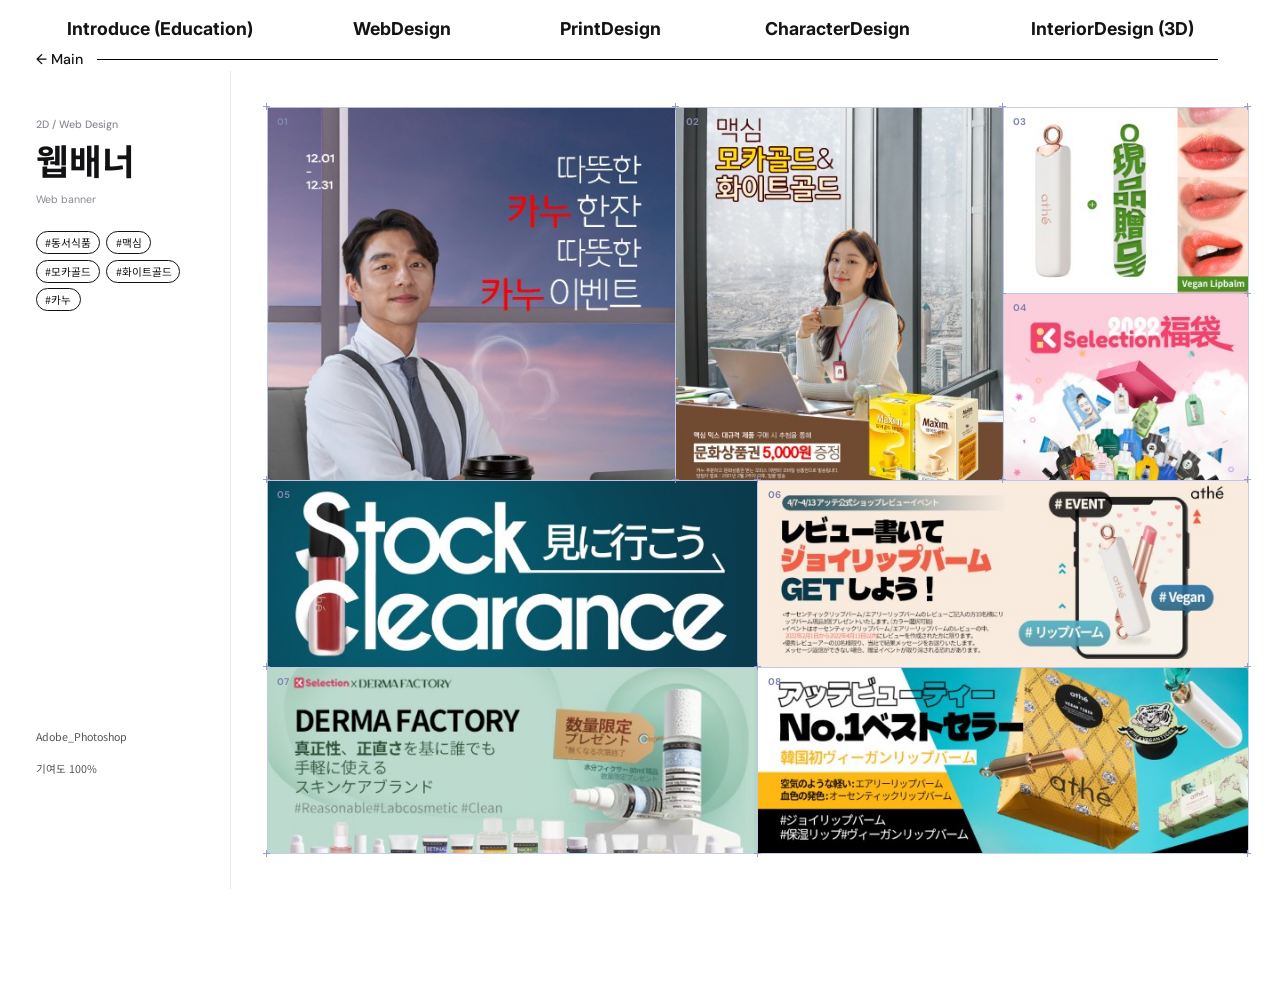
==== banner.html @ aabab438 "Add files via upload" ====
<!DOCTYPE html>
<html lang="ko"><head><meta charset="utf-8"><meta name="viewport" content="width=device-width, initial-scale=1">
<title>웹배너 | 김은혜 포트폴리오</title>
<link rel="preconnect" href="https://fonts.googleapis.com"><link rel="preconnect" href="https://fonts.gstatic.com" crossorigin><link href="https://fonts.googleapis.com/css2?family=DM+Sans:wght@400;500;700&family=Inter:wght@400;700&family=Noto+Sans+KR:wght@400;700&display=swap" rel="stylesheet"><link rel="stylesheet" href="css/style.css"></head>
<body class="subpage"><div class="viewport"><div class="stage" id="stage" style="height:1000px">
<header class="hdr"><div class="hline" style="left:109px;width:1261px"></div><a class="homelink" href="index.html">&larr; Main</a><div class="menu" data-menu="intro" style="left:100px;width:161px"><button type="button" class="mlabel" style="left:-27px;width:215px;text-align:center" aria-expanded="false">Introduce (Education)</button><div class="drop"><span class="conn"></span><i class="dot" style="top:84px"></i><i class="dot" style="top:130px"></i><i class="dot" style="top:176px"></i><a class="sub" href="career.html" style="top:64px"><span>경력</span></a><a class="sub" href="certificate.html" style="top:110px"><span>자격증</span></a><a class="sub" href="lecture.html" style="top:156px"><span>강의</span></a></div></div><div class="menu" data-menu="web" style="left:410px;width:85px"><button type="button" class="mlabel" style="left:-14px;width:113px;text-align:center" aria-expanded="false">WebDesign</button><div class="drop"><span class="conn"></span><i class="dot" style="top:84px"></i><i class="dot" style="top:130px"></i><i class="dot" style="top:176px"></i><a class="sub" href="detail.html" style="top:64px"><span>상세페이지</span></a><a class="sub" href="banner.html" style="top:110px"><span>웹배너</span></a><a class="sub" href="homepage.html" style="top:156px"><span>홈페이지</span></a></div></div><div class="menu" data-menu="print" style="left:644px;width:87px"><button type="button" class="mlabel" style="left:-15px;width:116px;text-align:center" aria-expanded="false">PrintDesign</button><div class="drop"><span class="conn"></span><i class="dot" style="top:84px"></i><i class="dot" style="top:130px"></i><i class="dot" style="top:176px"></i><a class="sub" href="package.html" style="top:64px"><span>패키지</span></a><a class="sub" href="promo.html" style="top:110px"><span>홍보물</span></a><a class="sub" href="exhibition.html" style="top:156px"><span>전시</span></a></div></div><div class="menu" data-menu="char" style="left:880px;width:125px"><button type="button" class="mlabel" style="left:-21px;width:167px;text-align:center" aria-expanded="false">CharacterDesign</button><div class="drop"><span class="conn"></span><i class="dot" style="top:84px"></i><i class="dot" style="top:130px"></i><i class="dot" style="top:176px"></i><a class="sub" href="character.html" style="top:64px"><span>일러스트</span></a><a class="sub" href="character.html" style="top:110px"><span>로고</span></a><a class="sub" href="character.html" style="top:156px"><span>이모티콘</span></a></div></div><div class="menu" data-menu="interior" style="left:1160px;width:208px"><button type="button" class="mlabel" style="left:0px;width:189px;text-align:left" aria-expanded="false">InteriorDesign (3D)</button><div class="drop"><span class="conn"></span><i class="dot" style="top:84px"></i><i class="dot" style="top:130px"></i><i class="dot" style="top:176px"></i><a class="sub" href="interior.html" style="top:64px"><span>인테리어</span></a><a class="sub" href="modeling.html" style="top:110px"><span>모델링</span></a><a class="sub" href="exhibition.html" style="top:156px"><span>전시</span></a></div></div></header>
<aside class="sidebar" style="--hover:#e5e8f7;height:920px"><div class="stag">2D / Web Design</div><h1 class="stitle">웹배너</h1><div class="ssub">Web banner</div><div class="chips"><span class="chip" style="left:0px;top:0px;width:73px">#동서식품</span><span class="chip" style="left:79px;top:0px;width:51px">#맥심</span><span class="chip" style="left:0px;top:32px;width:73px">#모카골드</span><span class="chip" style="left:79px;top:32px;width:84px">#화이트골드</span><span class="chip" style="left:0px;top:64px;width:51px">#카누</span></div><div class="tool" style="top:740px">Adobe_Photoshop

기여도 100%</div></aside><div class="sdiv" style="height:920px"></div>
<img class="cell" src="images/cell_111-278.jpg" alt="" style="left:300px;top:120px;width:460px;height:420px"><img class="cell" src="images/cell_111-279.jpg" alt="" style="left:760px;top:120px;width:368px;height:420px"><img class="cell" src="images/cell_111-280.jpg" alt="" style="left:1128px;top:120px;width:276px;height:210px"><img class="cell" src="images/cell_111-281.jpg" alt="" style="left:1128px;top:330px;width:276px;height:210px"><img class="cell" src="images/cell_111-282.jpg" alt="" style="left:300px;top:540px;width:552px;height:210px"><img class="cell" src="images/cell_111-283.jpg" alt="" style="left:852px;top:540px;width:552px;height:210px"><img class="cell" src="images/cell_111-284.jpg" alt="" style="left:300px;top:750px;width:552px;height:210px"><img class="cell" src="images/cell_111-285.jpg" alt="" style="left:852px;top:750px;width:552px;height:210px"><svg class="grid" style="left:296px;top:116px" width="1112" height="848" shape-rendering="crispEdges"><g fill="none" stroke="#c2c7e3"><rect x="4.5" y="4.5" width="460" height="420"/><rect x="464.5" y="4.5" width="368" height="420"/><rect x="832.5" y="4.5" width="276" height="210"/><rect x="832.5" y="214.5" width="276" height="210"/><rect x="4.5" y="424.5" width="552" height="210"/><rect x="556.5" y="424.5" width="552" height="210"/><rect x="4.5" y="634.5" width="552" height="210"/><rect x="556.5" y="634.5" width="552" height="210"/></g><g fill="none" stroke="#8f96c7"><path d="M0 4h8M4 0v8"/><path d="M0 424h8M4 420v8"/><path d="M0 634h8M4 630v8"/><path d="M0 844h8M4 840v8"/><path d="M460 4h8M464 0v8"/><path d="M460 424h8M464 420v8"/><path d="M552 424h8M556 420v8"/><path d="M552 634h8M556 630v8"/><path d="M552 844h8M556 840v8"/><path d="M828 4h8M832 0v8"/><path d="M828 214h8M832 210v8"/><path d="M828 424h8M832 420v8"/><path d="M1104 4h8M1108 0v8"/><path d="M1104 214h8M1108 210v8"/><path d="M1104 424h8M1108 420v8"/><path d="M1104 634h8M1108 630v8"/><path d="M1104 844h8M1108 840v8"/></g></svg><span class="cno" style="left:312px;top:130px;color:#8087b2">01</span><span class="cno" style="left:772px;top:130px;color:#8087b2">02</span><span class="cno" style="left:1140px;top:130px;color:#8087b2">03</span><span class="cno" style="left:1140px;top:340px;color:#8087b2">04</span><span class="cno" style="left:312px;top:550px;color:#8087b2">05</span><span class="cno" style="left:864px;top:550px;color:#8087b2">06</span><span class="cno" style="left:312px;top:760px;color:#8087b2">07</span><span class="cno" style="left:864px;top:760px;color:#8087b2">08</span>
</div></div><script src="js/main.js"></script></body></html>
---- css/style.css ----
*{box-sizing:border-box;margin:0;padding:0}
html,body{background:#fff}
body{font-family:'Noto Sans KR','Inter',sans-serif;color:#121214;-webkit-font-smoothing:antialiased}
.viewport{width:100%;overflow-x:clip}
.stage{position:relative;width:1440px;margin:0 auto;background:#fff}
a{color:inherit;text-decoration:none}
button{font:inherit;background:none;border:0;color:inherit;cursor:pointer}

/* 상단 헤더 (스크롤 시 상단 고정) */
.hdr{position:sticky;top:0;z-index:50;height:67px;width:1440px;background:#fff}
.hdr-main{position:absolute;top:0;left:0;background:transparent}
.hline{position:absolute;top:66px;height:1px;background:#000}
.homelink{position:absolute;left:40px;top:56px;font:500 16px/21px 'DM Sans',sans-serif;color:#121214;z-index:2}
.menu{position:absolute;top:16px;height:34px}
.mlabel{position:absolute;top:0;height:34px;line-height:34px;font:700 20px/34px 'Inter','Noto Sans KR',sans-serif;
  color:#141414;white-space:nowrap}
.drop{display:none;position:absolute;left:0;top:0;width:100%}
.menu.open .drop{display:block}
.conn{position:absolute;left:3px;top:50px;width:1px;height:129px;background:#999}
.dot{position:absolute;left:0;width:6px;height:6px;border-radius:50%;background:#000}
.sub{position:absolute;left:-40px;width:200px;height:46px;background:rgba(255,255,255,.8);display:block}
.sub span{position:absolute;left:58px;top:0;line-height:46px;font:400 16px/46px 'Inter','Noto Sans KR',sans-serif;color:#1a1a1a}
.sub:hover span{font-weight:700}

/* 메인 */
body.main .stage{height:1036px}
.bg{position:absolute;left:0;top:0;width:1440px;height:1036px;display:block}
.hot{position:absolute;cursor:default}
.mtitle{position:absolute;left:304px;top:895px;width:872px;height:70px;overflow:hidden;text-align:center;
  font:700 48px/70px 'Inter',sans-serif;color:#0d0d0d;pointer-events:none}
.mtitle span{display:block;transition:transform .25s ease-out,opacity .25s}
.mtitle span.out{transform:translateY(-70px);opacity:0}
.mtitle span.in{transform:translateY(70px);opacity:0}

/* 서브페이지 */
.sidebar{position:absolute;left:0;top:80px;width:260px;background:#fff}
.sidebar:hover{background:var(--hover)}
.sdiv{position:absolute;left:259px;top:80px;width:1px;background:#e7e7ee}
.stag{position:absolute;left:40px;top:52px;font:500 12px/16px 'DM Sans',sans-serif;color:#8a8a94}
.stitle{position:absolute;left:40px;top:76px;font:700 40px/48px 'Noto Sans KR',sans-serif;color:#121214;white-space:nowrap}
.ssub{position:absolute;left:40px;top:136px;font:400 12px/16px 'DM Sans',sans-serif;color:#8a8a94}
.chips{position:absolute;left:40px;top:180px;width:184px}
.chip{position:absolute;height:26px;border:1px solid #121214;border-radius:999px;padding-left:10px;
  font:400 12px/24px 'Noto Sans KR',sans-serif;color:#121214;white-space:nowrap}
.sidebar:hover .chip{background:#fff}
.tool{position:absolute;left:40px;width:200px;font:400 12px/18px 'Noto Sans KR',sans-serif;color:#54545c;white-space:pre-line}
.cell{position:absolute;object-fit:cover;display:block}
.grid{position:absolute;pointer-events:none}
.cno{position:absolute;font:700 11px/14px 'DM Sans',sans-serif}
.year{position:absolute;font:700 48px/58px 'Noto Sans KR',sans-serif;color:#fff;white-space:nowrap}
.linktext{position:absolute;font:700 16px/19px 'Noto Sans KR',sans-serif;color:#121214;white-space:nowrap}
.tline{position:absolute;left:350px;top:136px;width:0;height:754px;border-left:1.5px solid #bfbfbf}
.cyear{position:absolute;left:300px;width:60px;font:700 18px/24px 'DM Sans',sans-serif;color:#1a1a1a}
.cdesc{position:absolute;left:375px;font:400 16px/24px 'Noto Sans KR',sans-serif;color:#262626;white-space:nowrap}
.tour{position:absolute;display:block;background:#f4f4f4;border:1px solid #d9d9d9;overflow:hidden}
.tour img{position:absolute;left:0;top:0;width:100%;object-fit:cover;display:block}
.tt{position:absolute;left:20px;font:700 18px/22px 'Noto Sans KR',sans-serif;color:#1a1a1a}
.tm{position:absolute;left:20px;font:400 12px/16px 'DM Sans',sans-serif;color:#808080;white-space:nowrap}
.tl{position:absolute;right:20px;font:500 12px/16px 'DM Sans',sans-serif;color:#808080;white-space:nowrap}
.tour:hover .tl{color:#121214}
.gray{position:absolute;background:#f4f4f4}
.notice{position:absolute;display:flex;align-items:center;justify-content:center;font:400 20px/1.4 'Noto Sans KR',sans-serif;color:#737373}
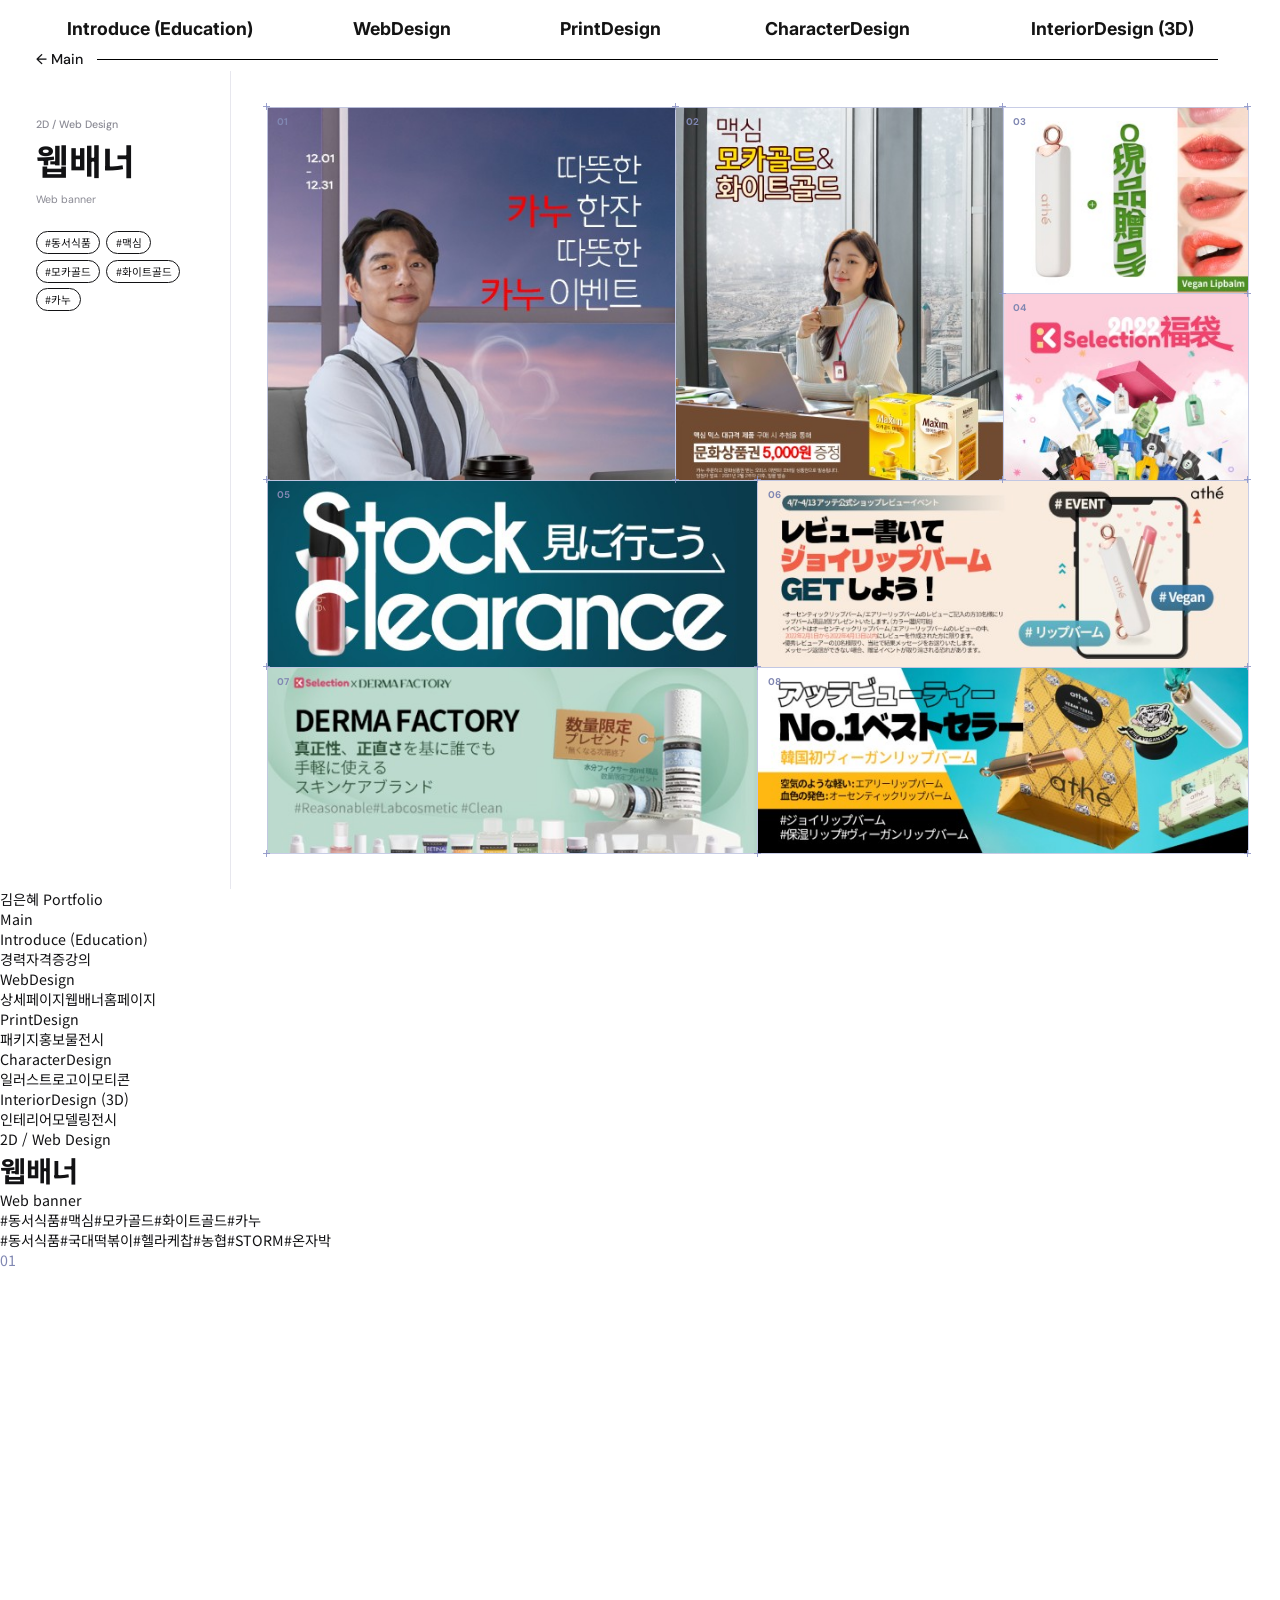
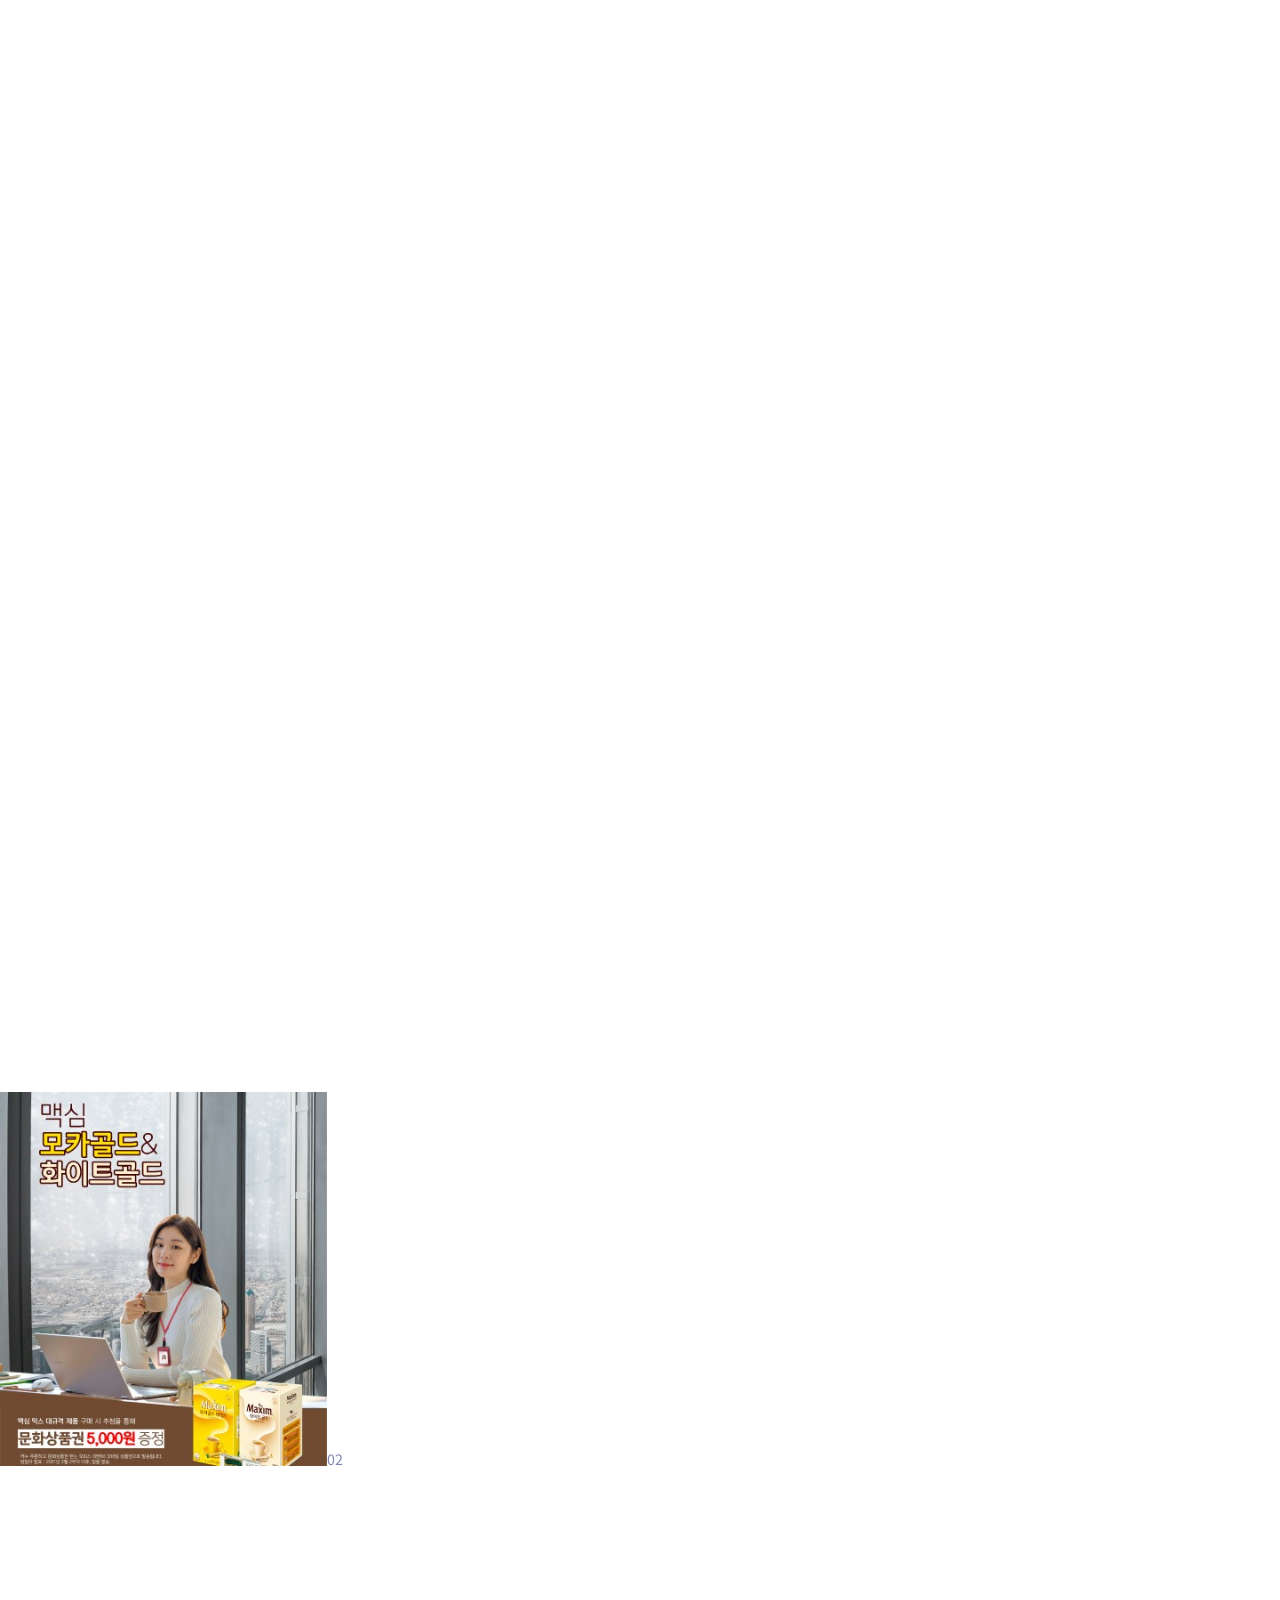
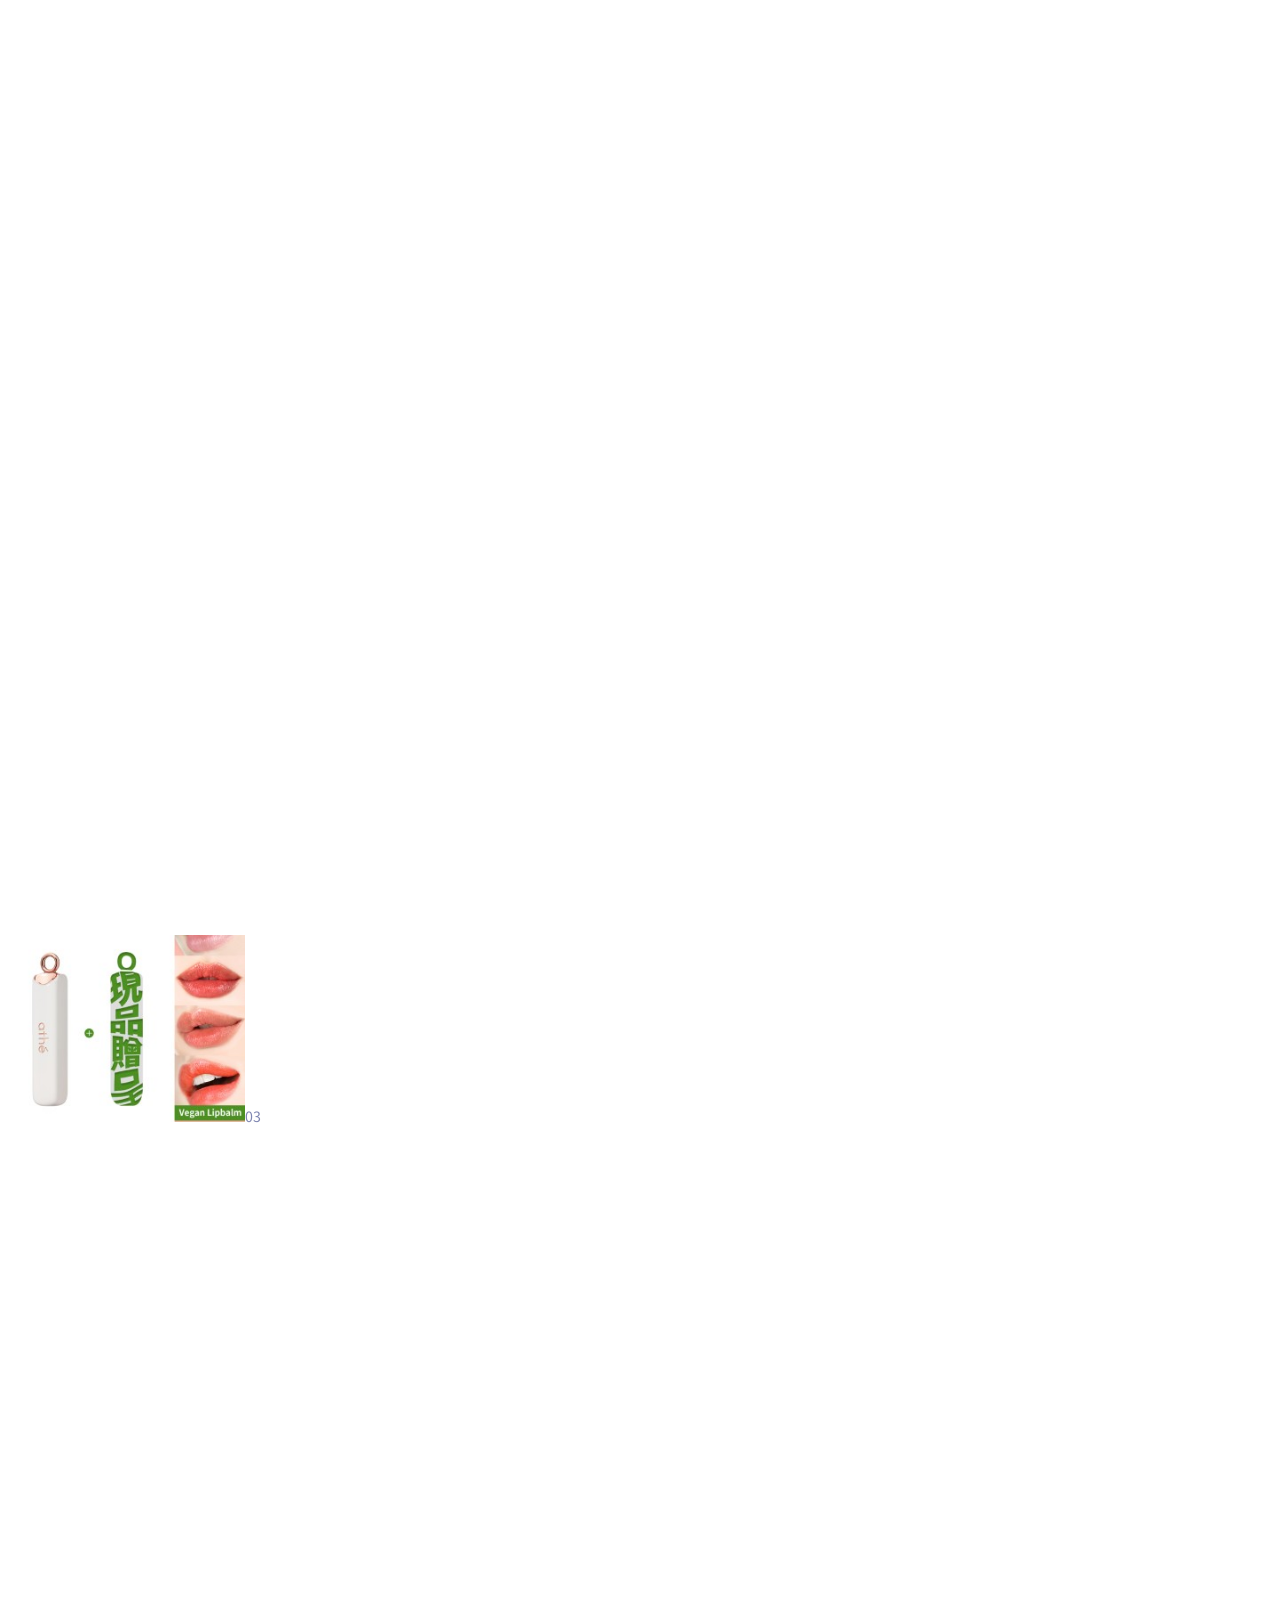
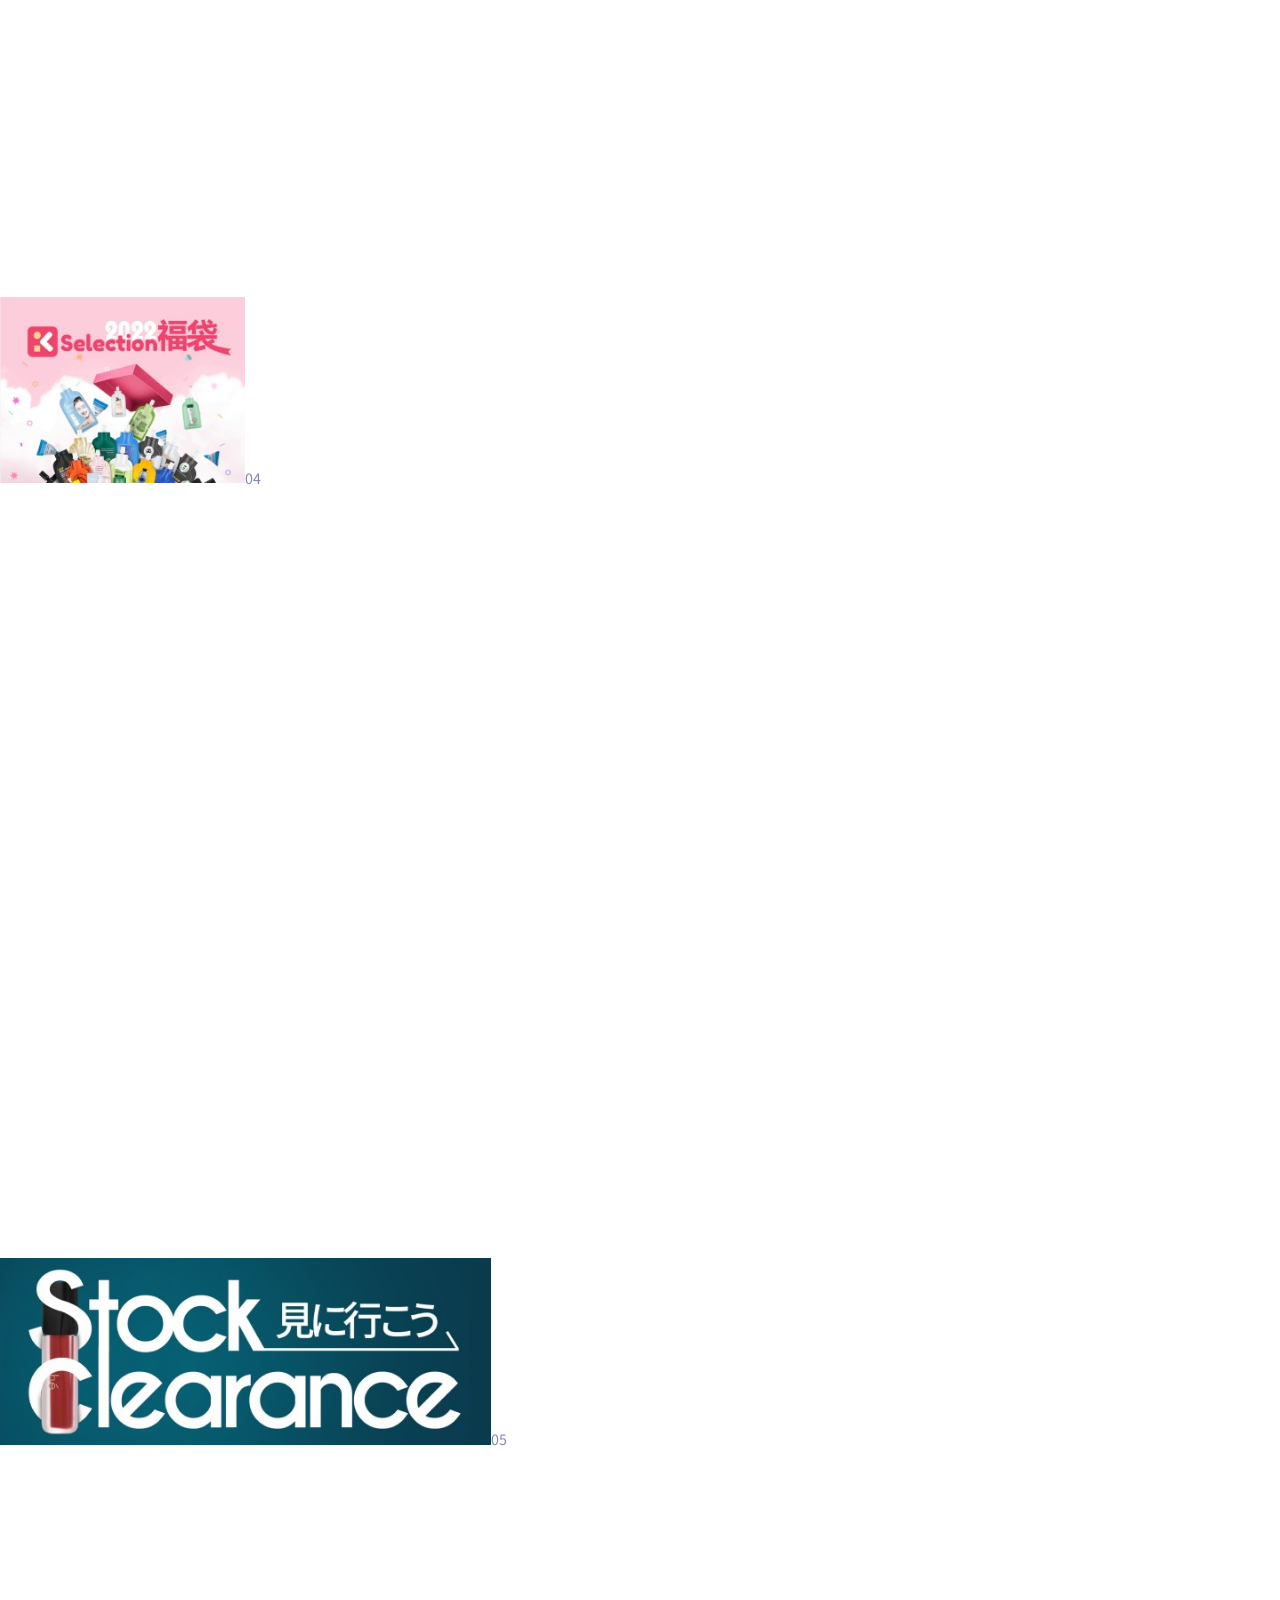
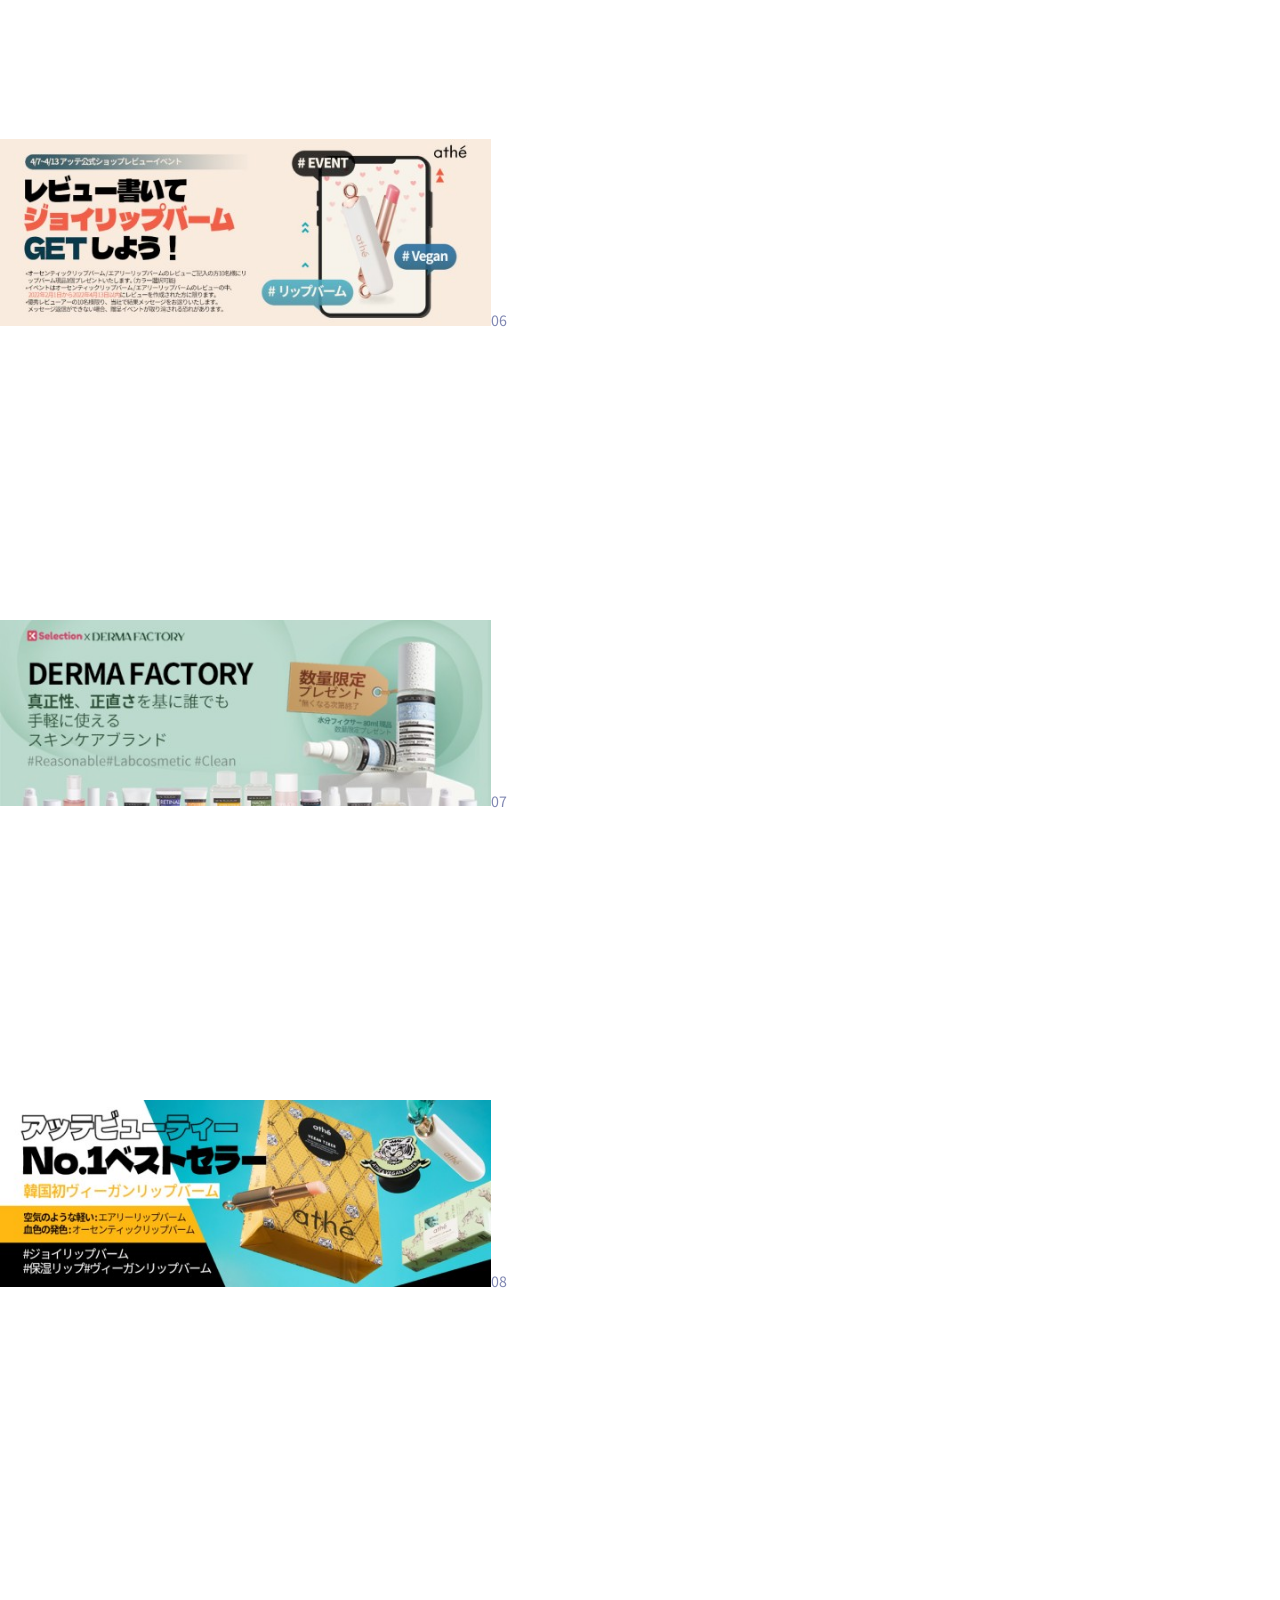
==== commit 6e0eab96: "Add files via upload" ====
--- a/banner.html
+++ b/banner.html
@@ -1,11 +1,10 @@
 <!DOCTYPE html>
 <html lang="ko"><head><meta charset="utf-8"><meta name="viewport" content="width=device-width, initial-scale=1">
 <title>웹배너 | 김은혜 포트폴리오</title>
-<link rel="preconnect" href="https://fonts.googleapis.com"><link rel="preconnect" href="https://fonts.gstatic.com" crossorigin><link href="https://fonts.googleapis.com/css2?family=DM+Sans:wght@400;500;700&family=Inter:wght@400;700&family=Noto+Sans+KR:wght@400;700&display=swap" rel="stylesheet"><link rel="stylesheet" href="css/style.css"></head>
+<link rel="preconnect" href="https://fonts.googleapis.com"><link rel="preconnect" href="https://fonts.gstatic.com" crossorigin><link href="https://fonts.googleapis.com/css2?family=DM+Sans:wght@400;500;700&family=Inter:wght@400;700&family=Noto+Sans+KR:wght@400;700&display=swap" rel="stylesheet"><meta property="og:type" content="website"><meta property="og:site_name" content="김은혜 포트폴리오"><meta property="og:title" content="김은혜 포트폴리오"><meta property="og:description" content="웹디자인, 프린트디자인, 캐릭터디자인, 인테리어디자인 - 디자이너 김은혜의 포트폴리오"><meta property="og:image" content="https://gracekim-designer.github.io/portfolio/images/og_image.jpg"><meta property="og:image:width" content="1200"><meta property="og:image:height" content="630"><meta property="og:url" content="https://gracekim-designer.github.io/portfolio/"><meta name="description" content="웹디자인, 프린트디자인, 캐릭터디자인, 인테리어디자인 - 디자이너 김은혜의 포트폴리오"><meta name="twitter:card" content="summary_large_image"><link rel="stylesheet" href="css/style.css?v=2610j"></head>
 <body class="subpage"><div class="viewport"><div class="stage" id="stage" style="height:1000px">
 <header class="hdr"><div class="hline" style="left:109px;width:1261px"></div><a class="homelink" href="index.html">&larr; Main</a><div class="menu" data-menu="intro" style="left:100px;width:161px"><button type="button" class="mlabel" style="left:-27px;width:215px;text-align:center" aria-expanded="false">Introduce (Education)</button><div class="drop"><span class="conn"></span><i class="dot" style="top:84px"></i><i class="dot" style="top:130px"></i><i class="dot" style="top:176px"></i><a class="sub" href="career.html" style="top:64px"><span>경력</span></a><a class="sub" href="certificate.html" style="top:110px"><span>자격증</span></a><a class="sub" href="lecture.html" style="top:156px"><span>강의</span></a></div></div><div class="menu" data-menu="web" style="left:410px;width:85px"><button type="button" class="mlabel" style="left:-14px;width:113px;text-align:center" aria-expanded="false">WebDesign</button><div class="drop"><span class="conn"></span><i class="dot" style="top:84px"></i><i class="dot" style="top:130px"></i><i class="dot" style="top:176px"></i><a class="sub" href="detail.html" style="top:64px"><span>상세페이지</span></a><a class="sub" href="banner.html" style="top:110px"><span>웹배너</span></a><a class="sub" href="homepage.html" style="top:156px"><span>홈페이지</span></a></div></div><div class="menu" data-menu="print" style="left:644px;width:87px"><button type="button" class="mlabel" style="left:-15px;width:116px;text-align:center" aria-expanded="false">PrintDesign</button><div class="drop"><span class="conn"></span><i class="dot" style="top:84px"></i><i class="dot" style="top:130px"></i><i class="dot" style="top:176px"></i><a class="sub" href="package.html" style="top:64px"><span>패키지</span></a><a class="sub" href="promo.html" style="top:110px"><span>홍보물</span></a><a class="sub" href="exhibition.html" style="top:156px"><span>전시</span></a></div></div><div class="menu" data-menu="char" style="left:880px;width:125px"><button type="button" class="mlabel" style="left:-21px;width:167px;text-align:center" aria-expanded="false">CharacterDesign</button><div class="drop"><span class="conn"></span><i class="dot" style="top:84px"></i><i class="dot" style="top:130px"></i><i class="dot" style="top:176px"></i><a class="sub" href="character.html" style="top:64px"><span>일러스트</span></a><a class="sub" href="character.html" style="top:110px"><span>로고</span></a><a class="sub" href="character.html" style="top:156px"><span>이모티콘</span></a></div></div><div class="menu" data-menu="interior" style="left:1160px;width:208px"><button type="button" class="mlabel" style="left:0px;width:189px;text-align:left" aria-expanded="false">InteriorDesign (3D)</button><div class="drop"><span class="conn"></span><i class="dot" style="top:84px"></i><i class="dot" style="top:130px"></i><i class="dot" style="top:176px"></i><a class="sub" href="interior.html" style="top:64px"><span>인테리어</span></a><a class="sub" href="modeling.html" style="top:110px"><span>모델링</span></a><a class="sub" href="exhibition.html" style="top:156px"><span>전시</span></a></div></div></header>
-<aside class="sidebar" style="--hover:#e5e8f7;height:920px"><div class="stag">2D / Web Design</div><h1 class="stitle">웹배너</h1><div class="ssub">Web banner</div><div class="chips"><span class="chip" style="left:0px;top:0px;width:73px">#동서식품</span><span class="chip" style="left:79px;top:0px;width:51px">#맥심</span><span class="chip" style="left:0px;top:32px;width:73px">#모카골드</span><span class="chip" style="left:79px;top:32px;width:84px">#화이트골드</span><span class="chip" style="left:0px;top:64px;width:51px">#카누</span></div><div class="tool" style="top:740px">Adobe_Photoshop
-
-기여도 100%</div></aside><div class="sdiv" style="height:920px"></div>
+<aside class="sidebar" style="--hover:#e5e8f7;height:920px"><div class="stag">2D / Web Design</div><h1 class="stitle">웹배너</h1><div class="ssub">Web banner</div><div class="chips"><span class="chip" style="left:0px;top:0px;width:73px">#동서식품</span><span class="chip" style="left:79px;top:0px;width:51px">#맥심</span><span class="chip" style="left:0px;top:32px;width:73px">#모카골드</span><span class="chip" style="left:79px;top:32px;width:84px">#화이트골드</span><span class="chip" style="left:0px;top:64px;width:51px">#카누</span></div></aside><div class="sdiv" style="height:920px"></div>
 <img class="cell" src="images/cell_111-278.jpg" alt="" style="left:300px;top:120px;width:460px;height:420px"><img class="cell" src="images/cell_111-279.jpg" alt="" style="left:760px;top:120px;width:368px;height:420px"><img class="cell" src="images/cell_111-280.jpg" alt="" style="left:1128px;top:120px;width:276px;height:210px"><img class="cell" src="images/cell_111-281.jpg" alt="" style="left:1128px;top:330px;width:276px;height:210px"><img class="cell" src="images/cell_111-282.jpg" alt="" style="left:300px;top:540px;width:552px;height:210px"><img class="cell" src="images/cell_111-283.jpg" alt="" style="left:852px;top:540px;width:552px;height:210px"><img class="cell" src="images/cell_111-284.jpg" alt="" style="left:300px;top:750px;width:552px;height:210px"><img class="cell" src="images/cell_111-285.jpg" alt="" style="left:852px;top:750px;width:552px;height:210px"><svg class="grid" style="left:296px;top:116px" width="1112" height="848" shape-rendering="crispEdges"><g fill="none" stroke="#c2c7e3"><rect x="4.5" y="4.5" width="460" height="420"/><rect x="464.5" y="4.5" width="368" height="420"/><rect x="832.5" y="4.5" width="276" height="210"/><rect x="832.5" y="214.5" width="276" height="210"/><rect x="4.5" y="424.5" width="552" height="210"/><rect x="556.5" y="424.5" width="552" height="210"/><rect x="4.5" y="634.5" width="552" height="210"/><rect x="556.5" y="634.5" width="552" height="210"/></g><g fill="none" stroke="#8f96c7"><path d="M0 4h8M4 0v8"/><path d="M0 424h8M4 420v8"/><path d="M0 634h8M4 630v8"/><path d="M0 844h8M4 840v8"/><path d="M460 4h8M464 0v8"/><path d="M460 424h8M464 420v8"/><path d="M552 424h8M556 420v8"/><path d="M552 634h8M556 630v8"/><path d="M552 844h8M556 840v8"/><path d="M828 4h8M832 0v8"/><path d="M828 214h8M832 210v8"/><path d="M828 424h8M832 420v8"/><path d="M1104 4h8M1108 0v8"/><path d="M1104 214h8M1108 210v8"/><path d="M1104 424h8M1108 420v8"/><path d="M1104 634h8M1108 630v8"/><path d="M1104 844h8M1108 840v8"/></g></svg><span class="cno" style="left:312px;top:130px;color:#8087b2">01</span><span class="cno" style="left:772px;top:130px;color:#8087b2">02</span><span class="cno" style="left:1140px;top:130px;color:#8087b2">03</span><span class="cno" style="left:1140px;top:340px;color:#8087b2">04</span><span class="cno" style="left:312px;top:550px;color:#8087b2">05</span><span class="cno" style="left:864px;top:550px;color:#8087b2">06</span><span class="cno" style="left:312px;top:760px;color:#8087b2">07</span><span class="cno" style="left:864px;top:760px;color:#8087b2">08</span>
-</div></div><script src="js/main.js"></script></body></html>+</div></div>
+<div class="mobile"><header class="mbar"><a class="mlogo" href="index.html">김은혜 <span>Portfolio</span></a><button type="button" class="mburger" aria-label="메뉴 열기" aria-expanded="false"><b></b><b></b><b></b></button></header><nav class="mnav" id="mnav" aria-hidden="true"><a class="mnav-home" href="index.html">Main</a><div class="mnav-cat"><button type="button" class="mnav-btn" aria-expanded="false">Introduce (Education)<i class="mnav-plus"></i></button><div class="mnav-subs"><a href="career.html">경력</a><a href="certificate.html">자격증</a><a href="lecture.html">강의</a></div></div><div class="mnav-cat"><button type="button" class="mnav-btn" aria-expanded="false">WebDesign<i class="mnav-plus"></i></button><div class="mnav-subs"><a href="detail.html">상세페이지</a><a href="banner.html">웹배너</a><a href="homepage.html">홈페이지</a></div></div><div class="mnav-cat"><button type="button" class="mnav-btn" aria-expanded="false">PrintDesign<i class="mnav-plus"></i></button><div class="mnav-subs"><a href="package.html">패키지</a><a href="promo.html">홍보물</a><a href="exhibition.html">전시</a></div></div><div class="mnav-cat"><button type="button" class="mnav-btn" aria-expanded="false">CharacterDesign<i class="mnav-plus"></i></button><div class="mnav-subs"><a href="character.html">일러스트</a><a href="character.html">로고</a><a href="character.html">이모티콘</a></div></div><div class="mnav-cat"><button type="button" class="mnav-btn" aria-expanded="false">InteriorDesign (3D)<i class="mnav-plus"></i></button><div class="mnav-subs"><a href="interior.html">인테리어</a><a href="modeling.html">모델링</a><a href="exhibition.html">전시</a></div></div></nav><main class="mpage"><div class="mhead" style="--hover:#e5e8f7"><div class="mtag">2D / Web Design</div><h1>웹배너</h1><div class="msub">Web banner</div><div class="mchips"><div class="mrow"><span class="mchip">#동서식품</span><span class="mchip">#맥심</span><span class="mchip">#모카골드</span><span class="mchip">#화이트골드</span><span class="mchip">#카누</span></div><div class="mrow ghost" aria-hidden="true"><span class="mchip">#동서식품</span><span class="mchip">#국대떡볶이</span><span class="mchip">#헬라케찹</span><span class="mchip">#농협</span><span class="mchip">#STORM</span><span class="mchip">#온자박</span></div></div></div><div class="mgrid"><div class="mcell" style="aspect-ratio:171/195"><img src="images/cell_111-278m.jpg" alt="" loading="lazy"><span class="mno" style="color:#8087b2">01</span></div><div class="mcell" style="aspect-ratio:171/195"><img src="images/cell_111-279.jpg" alt="" loading="lazy"><span class="mno" style="color:#8087b2">02</span></div><div class="mcell" style="aspect-ratio:171/130"><img src="images/cell_111-280.jpg" alt="" loading="lazy"><span class="mno" style="color:#8087b2">03</span></div><div class="mcell" style="aspect-ratio:171/130"><img src="images/cell_111-281.jpg" alt="" loading="lazy"><span class="mno" style="color:#8087b2">04</span></div><div class="mcell span2" style="aspect-ratio:350/133"><img src="images/cell_111-282.jpg" alt="" loading="lazy"><span class="mno" style="color:#8087b2">05</span></div><div class="mcell span2" style="aspect-ratio:350/133"><img src="images/cell_111-283.jpg" alt="" loading="lazy"><span class="mno" style="color:#8087b2">06</span></div><div class="mcell span2" style="aspect-ratio:350/133"><img src="images/cell_111-284.jpg" alt="" loading="lazy"><span class="mno" style="color:#8087b2">07</span></div><div class="mcell span2" style="aspect-ratio:350/133"><img src="images/cell_111-285.jpg" alt="" loading="lazy"><span class="mno" style="color:#8087b2">08</span></div></div></main></div><script src="js/main.js?v=2610j"></script></body></html>
--- a/css/style.css
+++ b/css/style.css
@@ -1,5 +1,7 @@
 *{box-sizing:border-box;margin:0;padding:0}
 html,body{background:#fff}
+/* 스크롤바 유무와 상관없이 메인/서브 가로 중앙 위치를 동일하게 유지 */
+html{scrollbar-gutter:stable}
 body{font-family:'Noto Sans KR','Inter',sans-serif;color:#121214;-webkit-font-smoothing:antialiased}
 .viewport{width:100%;overflow-x:clip}
 .stage{position:relative;width:1440px;margin:0 auto;background:#fff}
@@ -8,7 +10,7 @@
 
 /* 상단 헤더 (스크롤 시 상단 고정) */
 .hdr{position:sticky;top:0;z-index:50;height:67px;width:1440px;background:#fff}
-.hdr-main{position:absolute;top:0;left:0;background:transparent}
+.hdr-main{position:absolute;top:0;left:360px;background:transparent}
 .hline{position:absolute;top:66px;height:1px;background:#000}
 .homelink{position:absolute;left:40px;top:56px;font:500 16px/21px 'DM Sans',sans-serif;color:#121214;z-index:2}
 .menu{position:absolute;top:16px;height:34px}
@@ -23,9 +25,15 @@
 .sub:hover span{font-weight:700}
 
 /* 메인 */
-body.main .stage{height:1036px}
+body.main .stage{height:1036px;width:2160px;margin-left:calc(50% - 1080px)}
+.art{position:absolute;left:0;top:0;width:2160px;height:1036px;transform-origin:50% 66px;clip-path:inset(66px 0 0 0)}
+.bgw{position:absolute;left:0;top:0;width:2160px;height:1036px;display:block}
+.core{position:absolute;left:360px;top:0;width:1440px;height:1036px}
 .bg{position:absolute;left:0;top:0;width:1440px;height:1036px;display:block}
 .hot{position:absolute;cursor:default}
+.vid{position:absolute;overflow:hidden;pointer-events:none}
+.vid video{width:100%;height:100%;object-fit:cover;display:block}
+.strings{pointer-events:none}
 .mtitle{position:absolute;left:304px;top:895px;width:872px;height:70px;overflow:hidden;text-align:center;
   font:700 48px/70px 'Inter',sans-serif;color:#0d0d0d;pointer-events:none}
 .mtitle span{display:block;transition:transform .25s ease-out,opacity .25s}
@@ -48,6 +56,7 @@
 .grid{position:absolute;pointer-events:none}
 .cno{position:absolute;font:700 11px/14px 'DM Sans',sans-serif}
 .year{position:absolute;font:700 48px/58px 'Noto Sans KR',sans-serif;color:#fff;white-space:nowrap}
+.linktext a:hover{text-decoration:underline}
 .linktext{position:absolute;font:700 16px/19px 'Noto Sans KR',sans-serif;color:#121214;white-space:nowrap}
 .tline{position:absolute;left:350px;top:136px;width:0;height:754px;border-left:1.5px solid #bfbfbf}
 .cyear{position:absolute;left:300px;width:60px;font:700 18px/24px 'DM Sans',sans-serif;color:#1a1a1a}
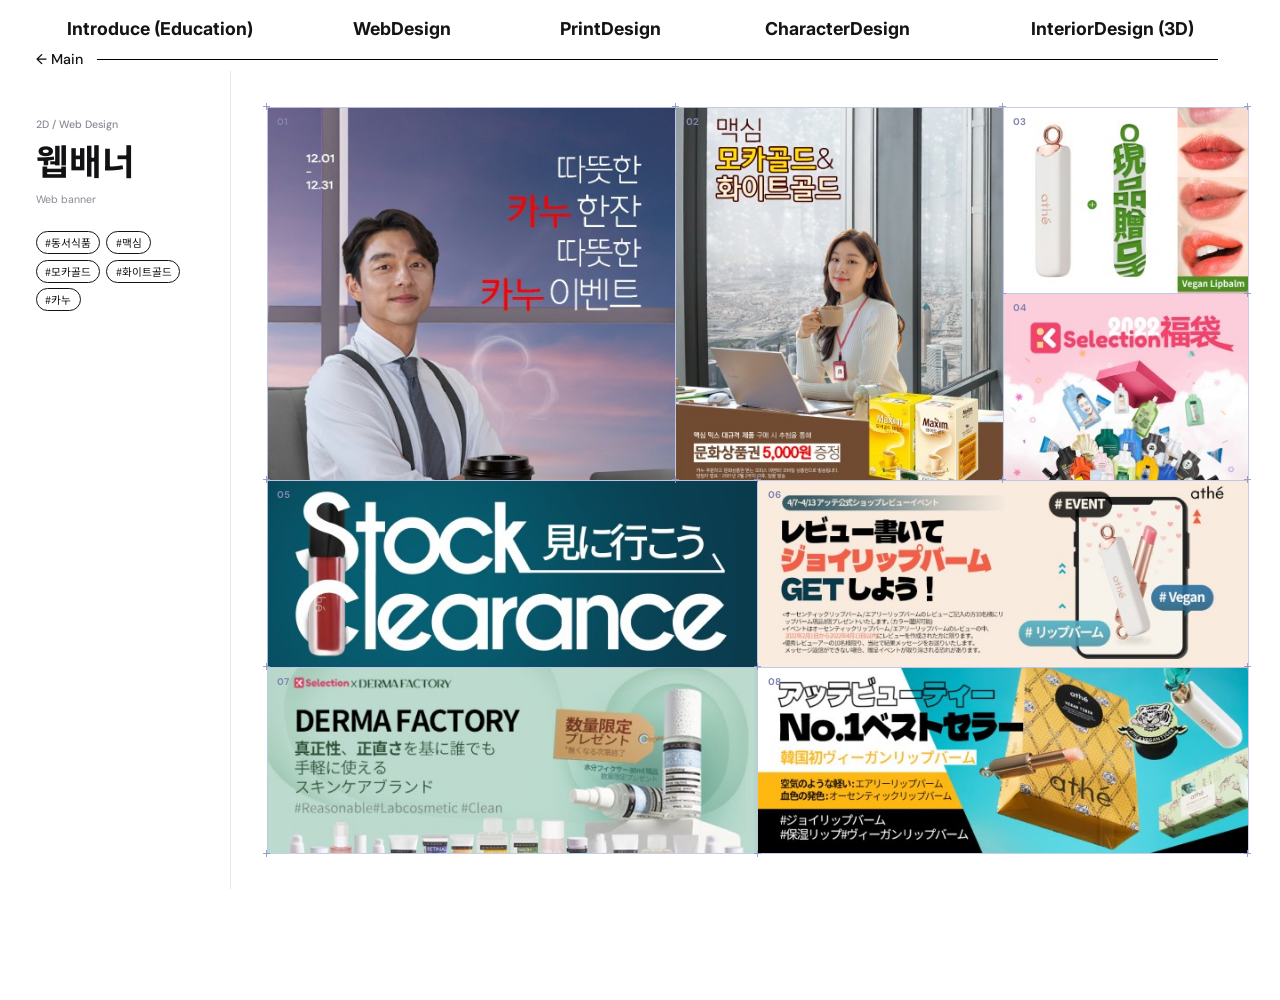
==== commit d953a278: "Add files via upload" ====
--- a/banner.html
+++ b/banner.html
@@ -1,10 +1,10 @@
 <!DOCTYPE html>
 <html lang="ko"><head><meta charset="utf-8"><meta name="viewport" content="width=device-width, initial-scale=1">
 <title>웹배너 | 김은혜 포트폴리오</title>
-<link rel="preconnect" href="https://fonts.googleapis.com"><link rel="preconnect" href="https://fonts.gstatic.com" crossorigin><link href="https://fonts.googleapis.com/css2?family=DM+Sans:wght@400;500;700&family=Inter:wght@400;700&family=Noto+Sans+KR:wght@400;700&display=swap" rel="stylesheet"><meta property="og:type" content="website"><meta property="og:site_name" content="김은혜 포트폴리오"><meta property="og:title" content="김은혜 포트폴리오"><meta property="og:description" content="웹디자인, 프린트디자인, 캐릭터디자인, 인테리어디자인 - 디자이너 김은혜의 포트폴리오"><meta property="og:image" content="https://gracekim-designer.github.io/portfolio/images/og_image.jpg"><meta property="og:image:width" content="1200"><meta property="og:image:height" content="630"><meta property="og:url" content="https://gracekim-designer.github.io/portfolio/"><meta name="description" content="웹디자인, 프린트디자인, 캐릭터디자인, 인테리어디자인 - 디자이너 김은혜의 포트폴리오"><meta name="twitter:card" content="summary_large_image"><link rel="stylesheet" href="css/style.css?v=2610j"></head>
+<link rel="preconnect" href="https://fonts.googleapis.com"><link rel="preconnect" href="https://fonts.gstatic.com" crossorigin><link href="https://fonts.googleapis.com/css2?family=DM+Sans:wght@400;500;700&family=Inter:wght@400;700&family=Noto+Sans+KR:wght@400;700&display=swap" rel="stylesheet"><meta property="og:type" content="website"><meta property="og:site_name" content="김은혜 포트폴리오"><meta property="og:title" content="김은혜 포트폴리오"><meta property="og:description" content="웹디자인, 프린트디자인, 캐릭터디자인, 인테리어디자인 - 디자이너 김은혜의 포트폴리오"><meta property="og:image" content="https://gracekim-designer.github.io/portfolio/images/og_image.jpg"><meta property="og:image:width" content="1200"><meta property="og:image:height" content="630"><meta property="og:url" content="https://gracekim-designer.github.io/portfolio/"><meta name="description" content="웹디자인, 프린트디자인, 캐릭터디자인, 인테리어디자인 - 디자이너 김은혜의 포트폴리오"><meta name="twitter:card" content="summary_large_image"><link rel="stylesheet" href="css/style.css?v=2610k"></head>
 <body class="subpage"><div class="viewport"><div class="stage" id="stage" style="height:1000px">
 <header class="hdr"><div class="hline" style="left:109px;width:1261px"></div><a class="homelink" href="index.html">&larr; Main</a><div class="menu" data-menu="intro" style="left:100px;width:161px"><button type="button" class="mlabel" style="left:-27px;width:215px;text-align:center" aria-expanded="false">Introduce (Education)</button><div class="drop"><span class="conn"></span><i class="dot" style="top:84px"></i><i class="dot" style="top:130px"></i><i class="dot" style="top:176px"></i><a class="sub" href="career.html" style="top:64px"><span>경력</span></a><a class="sub" href="certificate.html" style="top:110px"><span>자격증</span></a><a class="sub" href="lecture.html" style="top:156px"><span>강의</span></a></div></div><div class="menu" data-menu="web" style="left:410px;width:85px"><button type="button" class="mlabel" style="left:-14px;width:113px;text-align:center" aria-expanded="false">WebDesign</button><div class="drop"><span class="conn"></span><i class="dot" style="top:84px"></i><i class="dot" style="top:130px"></i><i class="dot" style="top:176px"></i><a class="sub" href="detail.html" style="top:64px"><span>상세페이지</span></a><a class="sub" href="banner.html" style="top:110px"><span>웹배너</span></a><a class="sub" href="homepage.html" style="top:156px"><span>홈페이지</span></a></div></div><div class="menu" data-menu="print" style="left:644px;width:87px"><button type="button" class="mlabel" style="left:-15px;width:116px;text-align:center" aria-expanded="false">PrintDesign</button><div class="drop"><span class="conn"></span><i class="dot" style="top:84px"></i><i class="dot" style="top:130px"></i><i class="dot" style="top:176px"></i><a class="sub" href="package.html" style="top:64px"><span>패키지</span></a><a class="sub" href="promo.html" style="top:110px"><span>홍보물</span></a><a class="sub" href="exhibition.html" style="top:156px"><span>전시</span></a></div></div><div class="menu" data-menu="char" style="left:880px;width:125px"><button type="button" class="mlabel" style="left:-21px;width:167px;text-align:center" aria-expanded="false">CharacterDesign</button><div class="drop"><span class="conn"></span><i class="dot" style="top:84px"></i><i class="dot" style="top:130px"></i><i class="dot" style="top:176px"></i><a class="sub" href="character.html" style="top:64px"><span>일러스트</span></a><a class="sub" href="character.html" style="top:110px"><span>로고</span></a><a class="sub" href="character.html" style="top:156px"><span>이모티콘</span></a></div></div><div class="menu" data-menu="interior" style="left:1160px;width:208px"><button type="button" class="mlabel" style="left:0px;width:189px;text-align:left" aria-expanded="false">InteriorDesign (3D)</button><div class="drop"><span class="conn"></span><i class="dot" style="top:84px"></i><i class="dot" style="top:130px"></i><i class="dot" style="top:176px"></i><a class="sub" href="interior.html" style="top:64px"><span>인테리어</span></a><a class="sub" href="modeling.html" style="top:110px"><span>모델링</span></a><a class="sub" href="exhibition.html" style="top:156px"><span>전시</span></a></div></div></header>
 <aside class="sidebar" style="--hover:#e5e8f7;height:920px"><div class="stag">2D / Web Design</div><h1 class="stitle">웹배너</h1><div class="ssub">Web banner</div><div class="chips"><span class="chip" style="left:0px;top:0px;width:73px">#동서식품</span><span class="chip" style="left:79px;top:0px;width:51px">#맥심</span><span class="chip" style="left:0px;top:32px;width:73px">#모카골드</span><span class="chip" style="left:79px;top:32px;width:84px">#화이트골드</span><span class="chip" style="left:0px;top:64px;width:51px">#카누</span></div></aside><div class="sdiv" style="height:920px"></div>
 <img class="cell" src="images/cell_111-278.jpg" alt="" style="left:300px;top:120px;width:460px;height:420px"><img class="cell" src="images/cell_111-279.jpg" alt="" style="left:760px;top:120px;width:368px;height:420px"><img class="cell" src="images/cell_111-280.jpg" alt="" style="left:1128px;top:120px;width:276px;height:210px"><img class="cell" src="images/cell_111-281.jpg" alt="" style="left:1128px;top:330px;width:276px;height:210px"><img class="cell" src="images/cell_111-282.jpg" alt="" style="left:300px;top:540px;width:552px;height:210px"><img class="cell" src="images/cell_111-283.jpg" alt="" style="left:852px;top:540px;width:552px;height:210px"><img class="cell" src="images/cell_111-284.jpg" alt="" style="left:300px;top:750px;width:552px;height:210px"><img class="cell" src="images/cell_111-285.jpg" alt="" style="left:852px;top:750px;width:552px;height:210px"><svg class="grid" style="left:296px;top:116px" width="1112" height="848" shape-rendering="crispEdges"><g fill="none" stroke="#c2c7e3"><rect x="4.5" y="4.5" width="460" height="420"/><rect x="464.5" y="4.5" width="368" height="420"/><rect x="832.5" y="4.5" width="276" height="210"/><rect x="832.5" y="214.5" width="276" height="210"/><rect x="4.5" y="424.5" width="552" height="210"/><rect x="556.5" y="424.5" width="552" height="210"/><rect x="4.5" y="634.5" width="552" height="210"/><rect x="556.5" y="634.5" width="552" height="210"/></g><g fill="none" stroke="#8f96c7"><path d="M0 4h8M4 0v8"/><path d="M0 424h8M4 420v8"/><path d="M0 634h8M4 630v8"/><path d="M0 844h8M4 840v8"/><path d="M460 4h8M464 0v8"/><path d="M460 424h8M464 420v8"/><path d="M552 424h8M556 420v8"/><path d="M552 634h8M556 630v8"/><path d="M552 844h8M556 840v8"/><path d="M828 4h8M832 0v8"/><path d="M828 214h8M832 210v8"/><path d="M828 424h8M832 420v8"/><path d="M1104 4h8M1108 0v8"/><path d="M1104 214h8M1108 210v8"/><path d="M1104 424h8M1108 420v8"/><path d="M1104 634h8M1108 630v8"/><path d="M1104 844h8M1108 840v8"/></g></svg><span class="cno" style="left:312px;top:130px;color:#8087b2">01</span><span class="cno" style="left:772px;top:130px;color:#8087b2">02</span><span class="cno" style="left:1140px;top:130px;color:#8087b2">03</span><span class="cno" style="left:1140px;top:340px;color:#8087b2">04</span><span class="cno" style="left:312px;top:550px;color:#8087b2">05</span><span class="cno" style="left:864px;top:550px;color:#8087b2">06</span><span class="cno" style="left:312px;top:760px;color:#8087b2">07</span><span class="cno" style="left:864px;top:760px;color:#8087b2">08</span>
 </div></div>
-<div class="mobile"><header class="mbar"><a class="mlogo" href="index.html">김은혜 <span>Portfolio</span></a><button type="button" class="mburger" aria-label="메뉴 열기" aria-expanded="false"><b></b><b></b><b></b></button></header><nav class="mnav" id="mnav" aria-hidden="true"><a class="mnav-home" href="index.html">Main</a><div class="mnav-cat"><button type="button" class="mnav-btn" aria-expanded="false">Introduce (Education)<i class="mnav-plus"></i></button><div class="mnav-subs"><a href="career.html">경력</a><a href="certificate.html">자격증</a><a href="lecture.html">강의</a></div></div><div class="mnav-cat"><button type="button" class="mnav-btn" aria-expanded="false">WebDesign<i class="mnav-plus"></i></button><div class="mnav-subs"><a href="detail.html">상세페이지</a><a href="banner.html">웹배너</a><a href="homepage.html">홈페이지</a></div></div><div class="mnav-cat"><button type="button" class="mnav-btn" aria-expanded="false">PrintDesign<i class="mnav-plus"></i></button><div class="mnav-subs"><a href="package.html">패키지</a><a href="promo.html">홍보물</a><a href="exhibition.html">전시</a></div></div><div class="mnav-cat"><button type="button" class="mnav-btn" aria-expanded="false">CharacterDesign<i class="mnav-plus"></i></button><div class="mnav-subs"><a href="character.html">일러스트</a><a href="character.html">로고</a><a href="character.html">이모티콘</a></div></div><div class="mnav-cat"><button type="button" class="mnav-btn" aria-expanded="false">InteriorDesign (3D)<i class="mnav-plus"></i></button><div class="mnav-subs"><a href="interior.html">인테리어</a><a href="modeling.html">모델링</a><a href="exhibition.html">전시</a></div></div></nav><main class="mpage"><div class="mhead" style="--hover:#e5e8f7"><div class="mtag">2D / Web Design</div><h1>웹배너</h1><div class="msub">Web banner</div><div class="mchips"><div class="mrow"><span class="mchip">#동서식품</span><span class="mchip">#맥심</span><span class="mchip">#모카골드</span><span class="mchip">#화이트골드</span><span class="mchip">#카누</span></div><div class="mrow ghost" aria-hidden="true"><span class="mchip">#동서식품</span><span class="mchip">#국대떡볶이</span><span class="mchip">#헬라케찹</span><span class="mchip">#농협</span><span class="mchip">#STORM</span><span class="mchip">#온자박</span></div></div></div><div class="mgrid"><div class="mcell" style="aspect-ratio:171/195"><img src="images/cell_111-278m.jpg" alt="" loading="lazy"><span class="mno" style="color:#8087b2">01</span></div><div class="mcell" style="aspect-ratio:171/195"><img src="images/cell_111-279.jpg" alt="" loading="lazy"><span class="mno" style="color:#8087b2">02</span></div><div class="mcell" style="aspect-ratio:171/130"><img src="images/cell_111-280.jpg" alt="" loading="lazy"><span class="mno" style="color:#8087b2">03</span></div><div class="mcell" style="aspect-ratio:171/130"><img src="images/cell_111-281.jpg" alt="" loading="lazy"><span class="mno" style="color:#8087b2">04</span></div><div class="mcell span2" style="aspect-ratio:350/133"><img src="images/cell_111-282.jpg" alt="" loading="lazy"><span class="mno" style="color:#8087b2">05</span></div><div class="mcell span2" style="aspect-ratio:350/133"><img src="images/cell_111-283.jpg" alt="" loading="lazy"><span class="mno" style="color:#8087b2">06</span></div><div class="mcell span2" style="aspect-ratio:350/133"><img src="images/cell_111-284.jpg" alt="" loading="lazy"><span class="mno" style="color:#8087b2">07</span></div><div class="mcell span2" style="aspect-ratio:350/133"><img src="images/cell_111-285.jpg" alt="" loading="lazy"><span class="mno" style="color:#8087b2">08</span></div></div></main></div><script src="js/main.js?v=2610j"></script></body></html>+<div class="mobile"><header class="mbar"><a class="mlogo" href="index.html">김은혜 <span>Portfolio</span></a><button type="button" class="mburger" aria-label="메뉴 열기" aria-expanded="false"><b></b><b></b><b></b></button></header><nav class="mnav" id="mnav" aria-hidden="true"><a class="mnav-home" href="index.html">Main</a><div class="mnav-cat"><button type="button" class="mnav-btn" aria-expanded="false">Introduce (Education)<i class="mnav-plus"></i></button><div class="mnav-subs"><a href="career.html">경력</a><a href="certificate.html">자격증</a><a href="lecture.html">강의</a></div></div><div class="mnav-cat"><button type="button" class="mnav-btn" aria-expanded="false">WebDesign<i class="mnav-plus"></i></button><div class="mnav-subs"><a href="detail.html">상세페이지</a><a href="banner.html">웹배너</a><a href="homepage.html">홈페이지</a></div></div><div class="mnav-cat"><button type="button" class="mnav-btn" aria-expanded="false">PrintDesign<i class="mnav-plus"></i></button><div class="mnav-subs"><a href="package.html">패키지</a><a href="promo.html">홍보물</a><a href="exhibition.html">전시</a></div></div><div class="mnav-cat"><button type="button" class="mnav-btn" aria-expanded="false">CharacterDesign<i class="mnav-plus"></i></button><div class="mnav-subs"><a href="character.html">일러스트</a><a href="character.html">로고</a><a href="character.html">이모티콘</a></div></div><div class="mnav-cat"><button type="button" class="mnav-btn" aria-expanded="false">InteriorDesign (3D)<i class="mnav-plus"></i></button><div class="mnav-subs"><a href="interior.html">인테리어</a><a href="modeling.html">모델링</a><a href="exhibition.html">전시</a></div></div></nav><main class="mpage"><div class="mhead" style="--hover:#e5e8f7"><div class="mtag">2D / Web Design</div><h1>웹배너</h1><div class="msub">Web banner</div><div class="mchips"><div class="mrow"><span class="mchip">#동서식품</span><span class="mchip">#맥심</span><span class="mchip">#모카골드</span><span class="mchip">#화이트골드</span><span class="mchip">#카누</span></div><div class="mrow ghost" aria-hidden="true"><span class="mchip">#동서식품</span><span class="mchip">#국대떡볶이</span><span class="mchip">#헬라케찹</span><span class="mchip">#농협</span><span class="mchip">#STORM</span><span class="mchip">#온자박</span></div></div></div><div class="mgrid"><div class="mcell" style="aspect-ratio:171/195"><img src="images/cell_111-278m.jpg" alt="" loading="lazy"><span class="mno" style="color:#8087b2">01</span></div><div class="mcell" style="aspect-ratio:171/195"><img src="images/cell_111-279.jpg" alt="" loading="lazy"><span class="mno" style="color:#8087b2">02</span></div><div class="mcell" style="aspect-ratio:171/130"><img src="images/cell_111-280.jpg" alt="" loading="lazy"><span class="mno" style="color:#8087b2">03</span></div><div class="mcell" style="aspect-ratio:171/130"><img src="images/cell_111-281.jpg" alt="" loading="lazy"><span class="mno" style="color:#8087b2">04</span></div><div class="mcell span2" style="aspect-ratio:350/133"><img src="images/cell_111-282.jpg" alt="" loading="lazy"><span class="mno" style="color:#8087b2">05</span></div><div class="mcell span2" style="aspect-ratio:350/133"><img src="images/cell_111-283.jpg" alt="" loading="lazy"><span class="mno" style="color:#8087b2">06</span></div><div class="mcell span2" style="aspect-ratio:350/133"><img src="images/cell_111-284.jpg" alt="" loading="lazy"><span class="mno" style="color:#8087b2">07</span></div><div class="mcell span2" style="aspect-ratio:350/133"><img src="images/cell_111-285.jpg" alt="" loading="lazy"><span class="mno" style="color:#8087b2">08</span></div></div></main></div><script src="js/main.js?v=2610k"></script></body></html>
--- a/css/style.css
+++ b/css/style.css
@@ -50,7 +50,6 @@
 .chips{position:absolute;left:40px;top:180px;width:184px}
 .chip{position:absolute;height:26px;border:1px solid #121214;border-radius:999px;padding-left:10px;
   font:400 12px/24px 'Noto Sans KR',sans-serif;color:#121214;white-space:nowrap}
-.sidebar:hover .chip{background:#fff}
 .tool{position:absolute;left:40px;width:200px;font:400 12px/18px 'Noto Sans KR',sans-serif;color:#54545c;white-space:pre-line}
 .cell{position:absolute;object-fit:cover;display:block}
 .grid{position:absolute;pointer-events:none}
@@ -58,7 +57,7 @@
 .year{position:absolute;font:700 48px/58px 'Noto Sans KR',sans-serif;color:#fff;white-space:nowrap}
 .linktext a:hover{text-decoration:underline}
 .linktext{position:absolute;font:700 16px/19px 'Noto Sans KR',sans-serif;color:#121214;white-space:nowrap}
-.tline{position:absolute;left:350px;top:136px;width:0;height:754px;border-left:1.5px solid #bfbfbf}
+.tline{position:absolute;left:350px;top:128px;width:0;height:754px;border-left:1.5px solid #bfbfbf}
 .cyear{position:absolute;left:300px;width:60px;font:700 18px/24px 'DM Sans',sans-serif;color:#1a1a1a}
 .cdesc{position:absolute;left:375px;font:400 16px/24px 'Noto Sans KR',sans-serif;color:#262626;white-space:nowrap}
 .tour{position:absolute;display:block;background:#f4f4f4;border:1px solid #d9d9d9;overflow:hidden}
@@ -69,3 +68,78 @@
 .tour:hover .tl{color:#121214}
 .gray{position:absolute;background:#f4f4f4}
 .notice{position:absolute;display:flex;align-items:center;justify-content:center;font:400 20px/1.4 'Noto Sans KR',sans-serif;color:#737373}
+/* ===================== 모바일 (폭 700px 이하, 기준 390px) ===================== */
+.mobile{display:none}
+@media (max-width:700px){
+  .viewport{display:none}
+  html{scrollbar-gutter:auto}
+  .mobile{display:block;max-width:700px;margin:0 auto;min-height:100vh}
+  .mbar{position:sticky;top:0;z-index:60;height:56px;background:#fff;border-bottom:1px solid #000;
+    display:flex;align-items:center;justify-content:space-between;padding:0 20px}
+  .mlogo{font:700 18px/24px 'Noto Sans KR','Inter',sans-serif;color:#121214}
+  .mlogo span{font:500 12px/16px 'DM Sans',sans-serif;color:#8a8a94;margin-left:4px}
+  .mburger{width:40px;height:40px;display:flex;flex-direction:column;justify-content:center;align-items:center;gap:5px}
+  .mburger b{display:block;width:22px;height:2px;background:#121214;transition:transform .2s,opacity .2s}
+  .mburger[aria-expanded="true"] b:nth-child(1){transform:translateY(7px) rotate(45deg)}
+  .mburger[aria-expanded="true"] b:nth-child(2){opacity:0}
+  .mburger[aria-expanded="true"] b:nth-child(3){transform:translateY(-7px) rotate(-45deg)}
+  .mnav{position:fixed;left:0;right:0;top:57px;bottom:0;z-index:55;background:#fff;overflow-y:auto;padding:8px 20px 40px;
+    display:none}
+  .mnav.open{display:block}
+  .mnav-home{display:block;padding:18px 0;font:700 20px/28px 'Inter',sans-serif;border-bottom:1px solid #e6e6e6}
+  .mnav-btn{display:flex;width:100%;justify-content:space-between;align-items:center;padding:18px 0;
+    font:700 20px/28px 'Inter','Noto Sans KR',sans-serif;text-align:left;border-bottom:1px solid #e6e6e6}
+  .mnav-plus{position:relative;width:14px;height:14px}
+  .mnav-plus:before,.mnav-plus:after{content:"";position:absolute;background:#121214;left:0;top:6px;width:14px;height:2px}
+  .mnav-plus:after{transform:rotate(90deg);transition:transform .2s}
+  .mnav-btn[aria-expanded="true"] .mnav-plus:after{transform:rotate(0)}
+  .mnav-subs{display:none;padding:6px 0 10px 12px;background:#fafafa}
+  .mnav-cat.open .mnav-subs{display:block}
+  .mnav-subs a{display:block;padding:12px 0;font:400 16px/24px 'Noto Sans KR','Inter',sans-serif;color:#1a1a1a}
+  body.mlock{overflow:hidden}
+
+  /* 메인: 오브젝트 조합만 표시 (PC 메인을 잘라서 축소) */
+  .mmain{min-height:calc(100vh - 57px);display:flex;flex-direction:column;justify-content:center;align-items:center;padding:0 0 24px}
+  .mhero{position:relative;width:100%;max-width:520px;margin:0 auto;aspect-ratio:816/833;overflow:hidden}
+  .mcanvas{position:absolute;left:0;top:0;width:1440px;height:1036px;transform-origin:0 0}
+  .mcanvas .strings{filter:drop-shadow(1px 0 0 #000) drop-shadow(0 1px 0 #000)}
+  .mhot{position:absolute;background:transparent;border:0;padding:0;-webkit-tap-highlight-color:transparent}
+  .mtitle2{height:56px;overflow:hidden;text-align:center;margin-top:4px}
+  .mtitle2 span{display:block;font:700 30px/56px 'Inter',sans-serif;color:#121214;transition:transform .25s ease-out,opacity .25s}
+  .mtitle2 span.out{transform:translateY(-56px);opacity:0}
+  .mtitle2 span.in{transform:translateY(56px);opacity:0}
+  .mmain .mlinks{display:flex;flex-wrap:wrap;justify-content:center;gap:8px;margin-top:12px;padding:0 20px}
+  .mmain .mlinks[hidden]{display:none}
+  .mmain .mlinks a{border:1px solid #121214;border-radius:999px;padding:7px 16px;font:400 14px/20px 'Noto Sans KR',sans-serif;color:#121214}
+
+  /* 서브페이지 */
+  .mpage{padding:0 0 60px}
+  .mhead{padding:28px 20px 24px;background:var(--hover,#f4f4f4)}
+  .mtag{font:500 12px/16px 'DM Sans',sans-serif;color:#6b6b74}
+  .mhead h1{font:700 32px/40px 'Noto Sans KR',sans-serif;color:#121214;margin:6px 0 4px}
+  .msub{font:400 12px/16px 'DM Sans',sans-serif;color:#6b6b74}
+  .mchips{display:grid;margin-top:16px}
+  .mrow{grid-area:1/1;display:flex;flex-wrap:wrap;gap:6px;align-content:flex-start}
+  .mrow.ghost{visibility:hidden}
+  .mchip{border:1px solid #121214;border-radius:999px;padding:3px 10px;font:400 12px/18px 'Noto Sans KR',sans-serif}
+  .mtool{margin-top:14px;white-space:pre-line;font:400 12px/18px 'Noto Sans KR',sans-serif;color:#54545c}
+  .mcareer{list-style:none;padding:20px 20px 0}
+  .mcareer li{display:flex;gap:16px;padding:14px 0;border-bottom:1px solid #ececec}
+  .mcareer b{flex:0 0 48px;font:700 16px/24px 'DM Sans',sans-serif}
+  .mcareer span{font:400 15px/24px 'Noto Sans KR',sans-serif;color:#262626;word-break:keep-all}
+  .mgrid{display:grid;grid-template-columns:1fr 1fr;gap:8px;padding:20px 20px 0}
+  .mcell{position:relative;overflow:hidden;container-type:inline-size;background:#f4f4f4}
+  .mcell.span2{grid-column:span 2}
+  .mcell img{width:100%;height:100%;object-fit:cover;display:block}
+  .mno{position:absolute;left:8px;top:6px;font:700 11px/14px 'DM Sans',sans-serif}
+  .myear{position:absolute;color:#fff;font-weight:700;line-height:1.2;white-space:nowrap}
+  .mbtn{display:block;margin:16px 20px 0;padding:14px 16px;border:1px solid #121214;border-radius:999px;text-align:center;
+    font:700 15px/20px 'Noto Sans KR',sans-serif;color:#121214}
+  .mtours{display:flex;flex-direction:column;gap:8px;padding:20px 20px 0}
+  .mtour{display:block;background:#f4f4f4;border:1px solid #d9d9d9;padding-bottom:14px}
+  .mtour img{width:100%;aspect-ratio:350/256;object-fit:cover;display:block;margin-bottom:12px}
+  .mtour b{display:block;padding:0 14px;font:700 16px/22px 'Inter',sans-serif}
+  .mtour span{display:block;padding:2px 14px 0;font:400 12px/18px 'Noto Sans KR',sans-serif;color:#54545c}
+  .mtour em{display:block;padding:8px 14px 0;font:700 13px/18px 'Inter',sans-serif;font-style:normal;color:#8a8a94}
+  .mnotice{margin:0 20px 20px;padding:80px 16px;background:#f4f4f4;text-align:center;font:400 15px/22px 'Noto Sans KR',sans-serif;color:#737373}
+}
